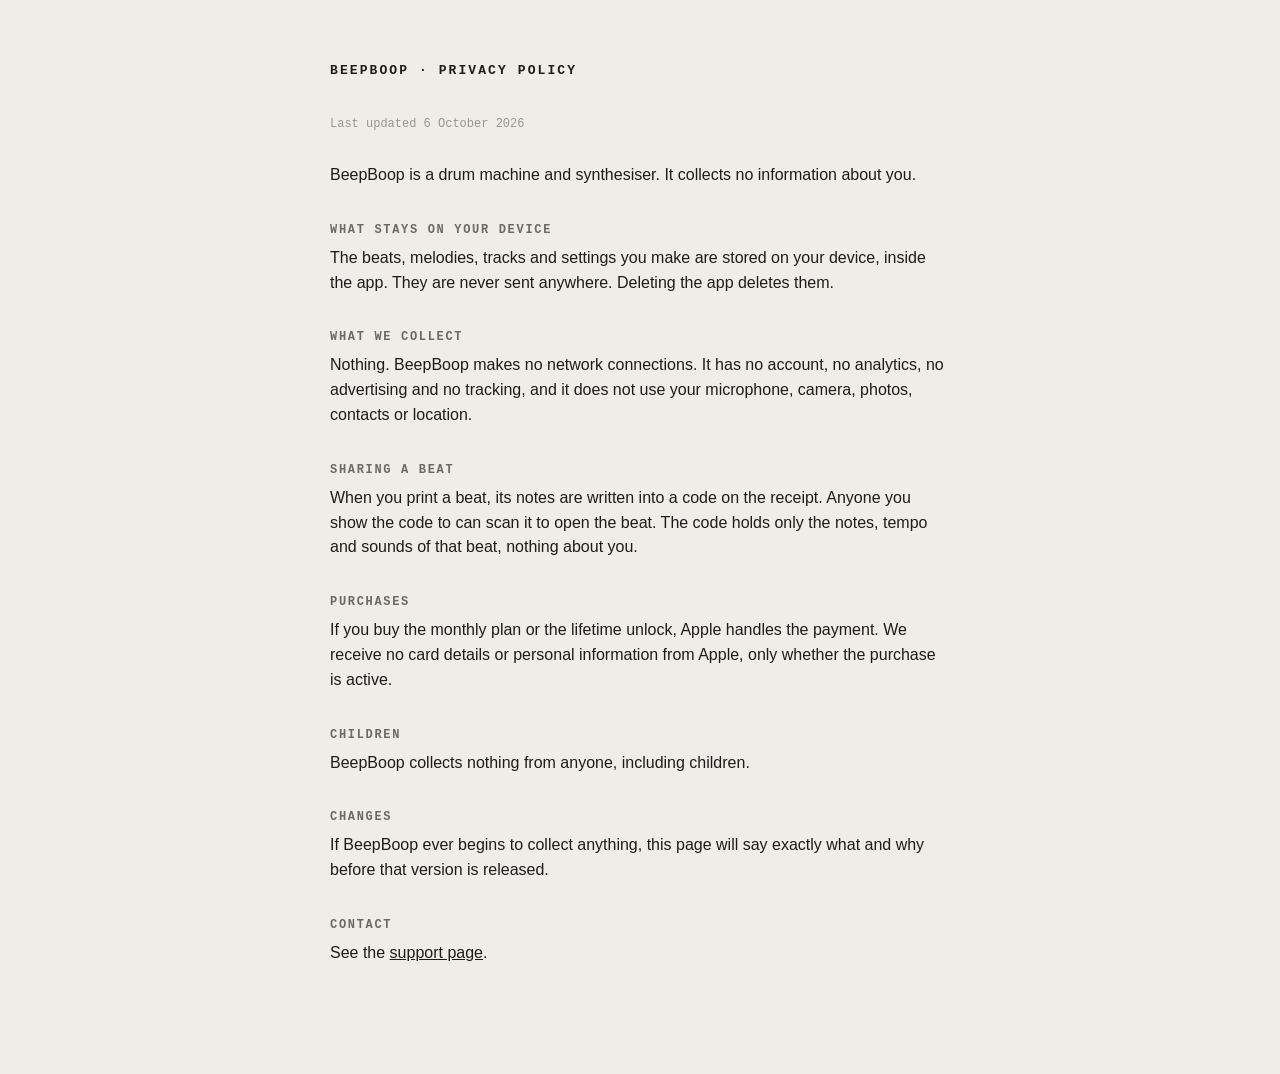
==== privacy.html @ 75c2ba74 "BeepBoop privacy policy" ====
<!doctype html><html lang="en"><head><meta charset="utf-8"><meta name="viewport" content="width=device-width,initial-scale=1"><title>BeepBoop privacy policy</title><link rel="stylesheet" href="style.css"></head><body><main>
<h1>BeepBoop · Privacy policy</h1>
<p class="meta">Last updated 6 October 2026</p>
<p>BeepBoop is a drum machine and synthesiser. It collects no information about you.</p>
<h2>What stays on your device</h2>
<p>The beats, melodies, tracks and settings you make are stored on your device, inside the app. They are never sent anywhere. Deleting the app deletes them.</p>
<h2>What we collect</h2>
<p>Nothing. BeepBoop makes no network connections. It has no account, no analytics, no advertising and no tracking, and it does not use your microphone, camera, photos, contacts or location.</p>
<h2>Sharing a beat</h2>
<p>When you print a beat, its notes are written into a code on the receipt. Anyone you show the code to can scan it to open the beat. The code holds only the notes, tempo and sounds of that beat, nothing about you.</p>
<h2>Purchases</h2>
<p>If you buy the monthly plan or the lifetime unlock, Apple handles the payment. We receive no card details or personal information from Apple, only whether the purchase is active.</p>
<h2>Children</h2>
<p>BeepBoop collects nothing from anyone, including children.</p>
<h2>Changes</h2>
<p>If BeepBoop ever begins to collect anything, this page will say exactly what and why before that version is released.</p>
<h2>Contact</h2>
<p>See the <a href="support.html">support page</a>.</p>
</main></body></html>
---- style.css ----
body{margin:0;background:#efede8;color:#1d1c1a;font:16px/1.55 -apple-system,"SF Pro Text",Helvetica,Arial,sans-serif}
main{max-width:620px;margin:0 auto;padding:64px 24px 96px}
h1{font:600 13px/1 "SF Mono",Menlo,monospace;letter-spacing:.16em;text-transform:uppercase;margin:0 0 40px}
h2{font:600 12px/1 "SF Mono",Menlo,monospace;letter-spacing:.14em;text-transform:uppercase;margin:36px 0 10px;color:#6c6963}
p{margin:0 0 12px}.meta{font:12px "SF Mono",Menlo,monospace;color:#9a958c;margin-bottom:32px}
a{color:#1d1c1a}
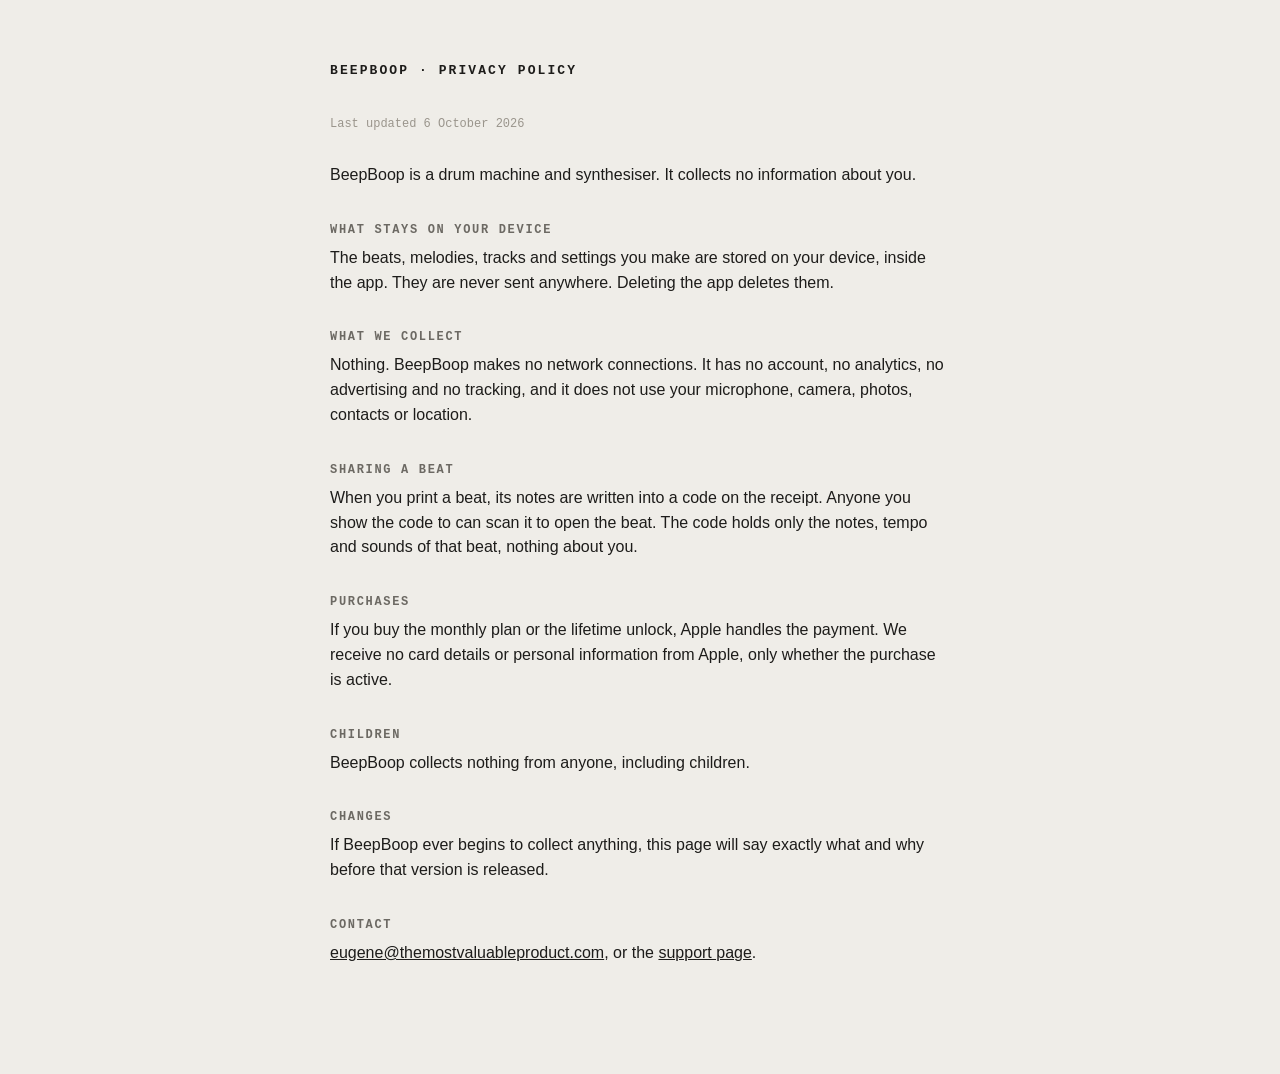
==== commit d0967123: "Support page and contact address" ====
--- a/privacy.html
+++ b/privacy.html
@@ -15,5 +15,5 @@
 <h2>Changes</h2>
 <p>If BeepBoop ever begins to collect anything, this page will say exactly what and why before that version is released.</p>
 <h2>Contact</h2>
-<p>See the <a href="support.html">support page</a>.</p>
+<p><a href="mailto:eugene@themostvaluableproduct.com">eugene@themostvaluableproduct.com</a>, or the <a href="support.html">support page</a>.</p>
 </main></body></html>
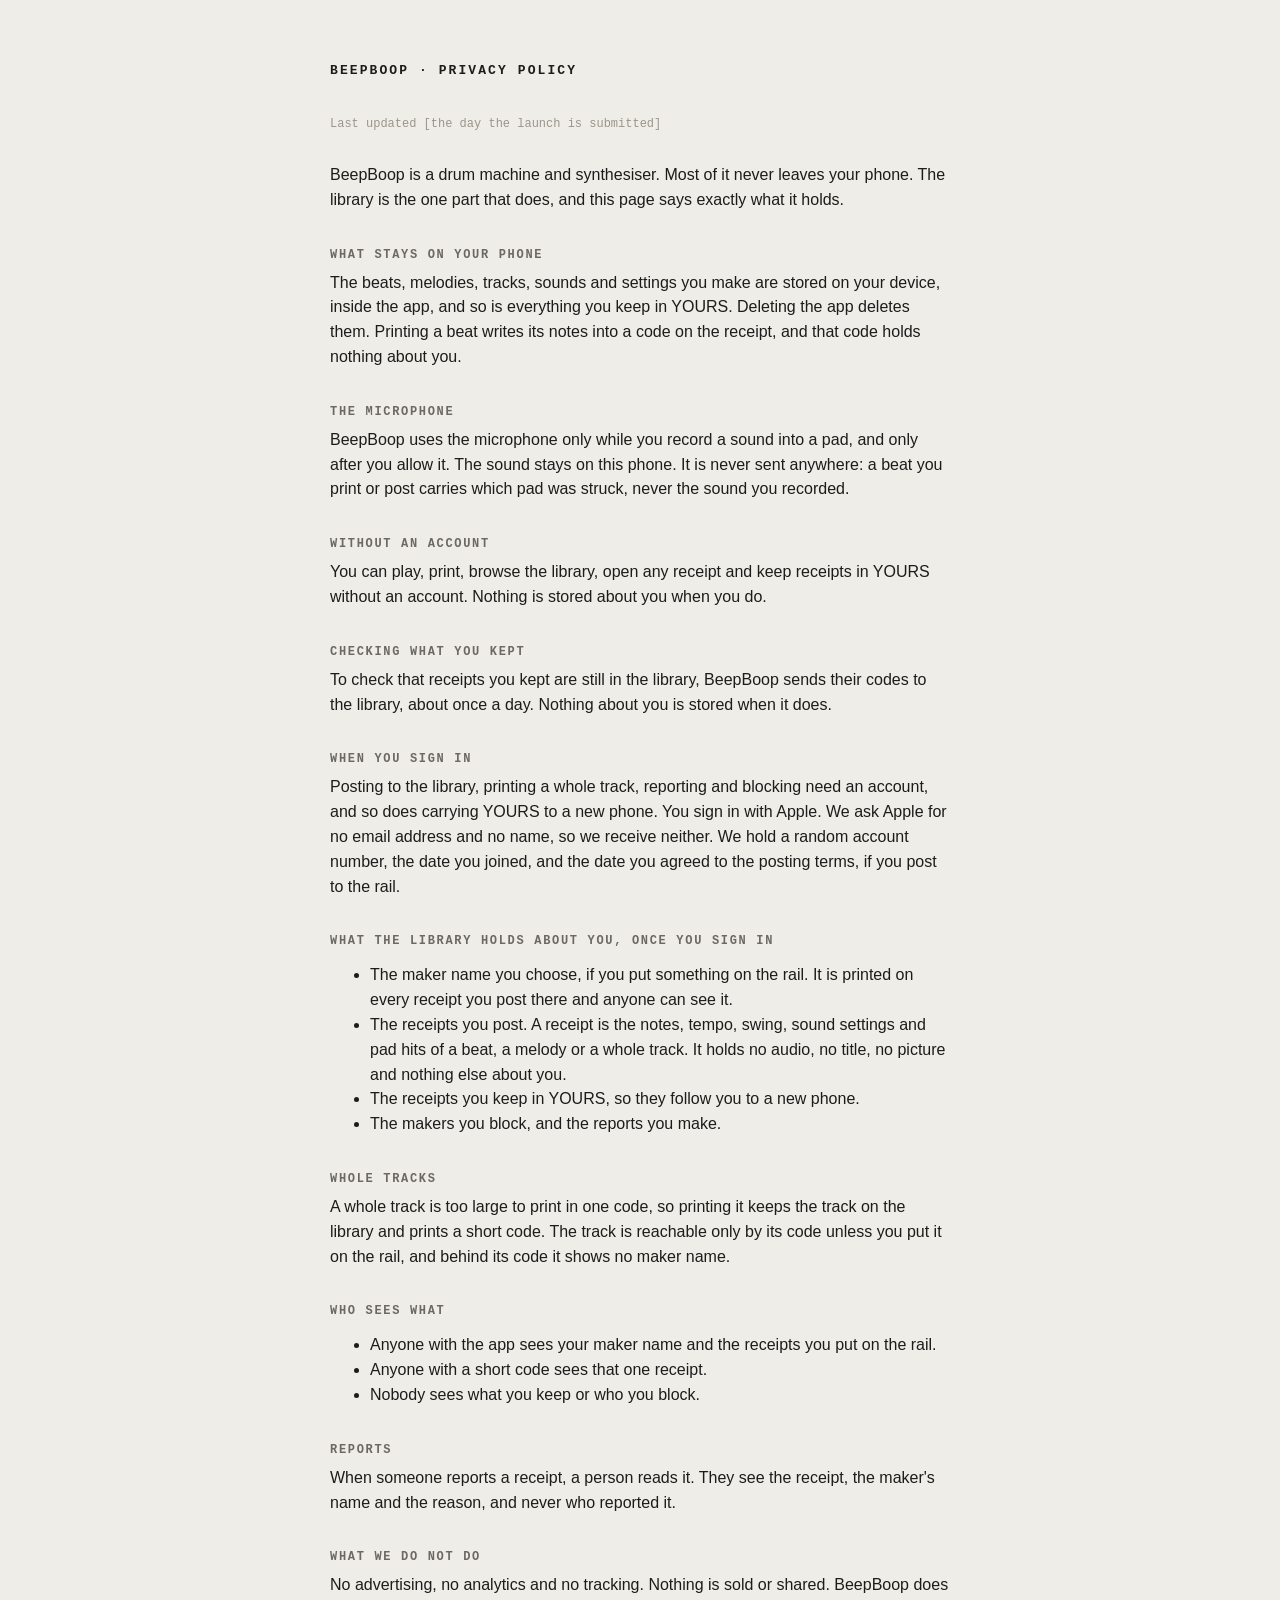
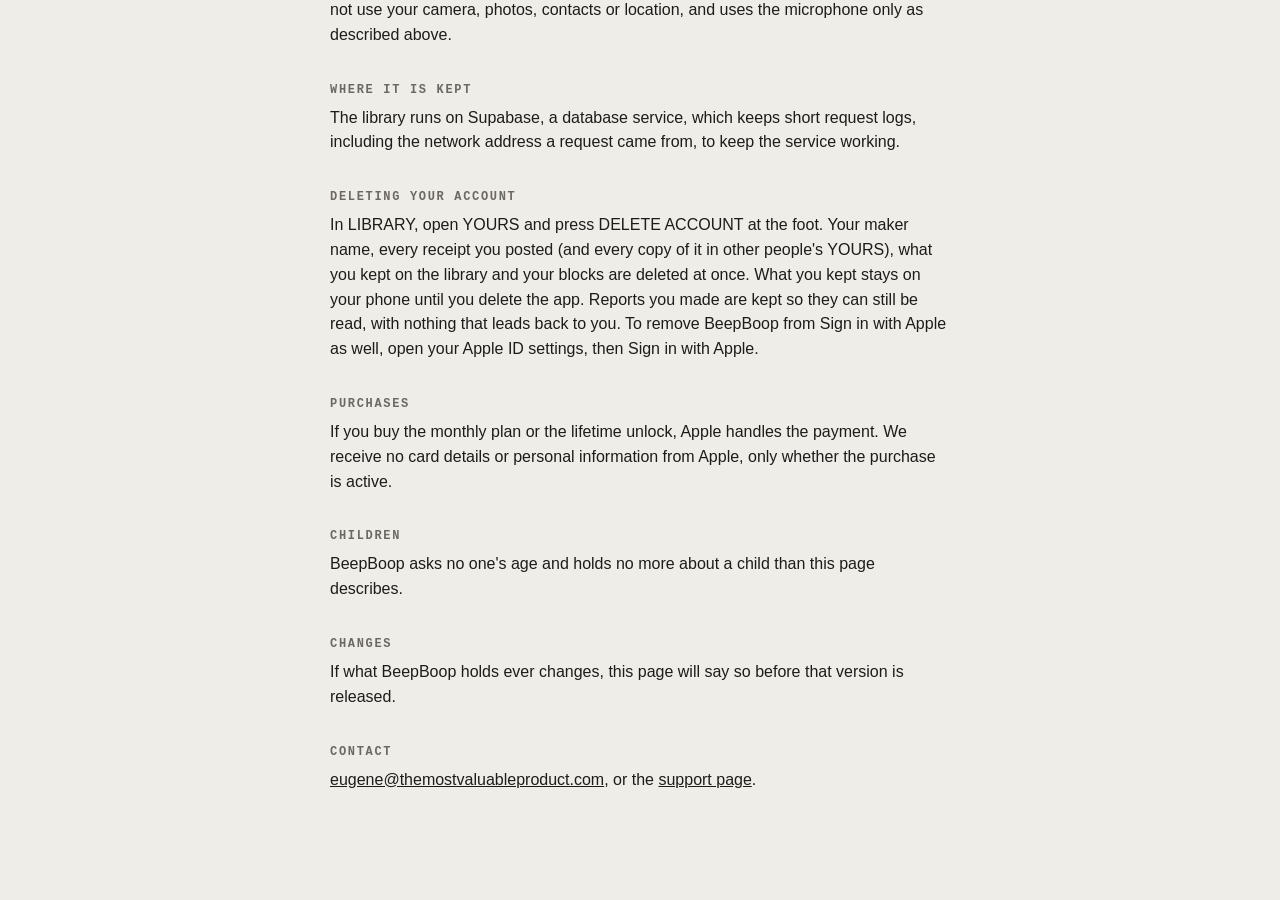
==== commit 6e650944: "Draft for the launch, not for main until the day of submission: the privacy policy from BeepBoop's d" ====
--- a/privacy.html
+++ b/privacy.html
@@ -1,19 +1,46 @@
 <!doctype html><html lang="en"><head><meta charset="utf-8"><meta name="viewport" content="width=device-width,initial-scale=1"><title>BeepBoop privacy policy</title><link rel="stylesheet" href="style.css"></head><body><main>
 <h1>BeepBoop · Privacy policy</h1>
-<p class="meta">Last updated 6 October 2026</p>
-<p>BeepBoop is a drum machine and synthesiser. It collects no information about you.</p>
-<h2>What stays on your device</h2>
-<p>The beats, melodies, tracks and settings you make are stored on your device, inside the app. They are never sent anywhere. Deleting the app deletes them.</p>
-<h2>What we collect</h2>
-<p>Nothing. BeepBoop makes no network connections. It has no account, no analytics, no advertising and no tracking, and it does not use your microphone, camera, photos, contacts or location.</p>
-<h2>Sharing a beat</h2>
-<p>When you print a beat, its notes are written into a code on the receipt. Anyone you show the code to can scan it to open the beat. The code holds only the notes, tempo and sounds of that beat, nothing about you.</p>
+<p class="meta">Last updated [the day the launch is submitted]</p>
+<p>BeepBoop is a drum machine and synthesiser. Most of it never leaves your phone. The library is the one part that does, and this page says exactly what it holds.</p>
+<h2>What stays on your phone</h2>
+<p>The beats, melodies, tracks, sounds and settings you make are stored on your device, inside the app, and so is everything you keep in YOURS. Deleting the app deletes them. Printing a beat writes its notes into a code on the receipt, and that code holds nothing about you.</p>
+<h2>The microphone</h2>
+<p>BeepBoop uses the microphone only while you record a sound into a pad, and only after you allow it. The sound stays on this phone. It is never sent anywhere: a beat you print or post carries which pad was struck, never the sound you recorded.</p>
+<h2>Without an account</h2>
+<p>You can play, print, browse the library, open any receipt and keep receipts in YOURS without an account. Nothing is stored about you when you do.</p>
+<h2>Checking what you kept</h2>
+<p>To check that receipts you kept are still in the library, BeepBoop sends their codes to the library, about once a day. Nothing about you is stored when it does.</p>
+<h2>When you sign in</h2>
+<p>Posting to the library, printing a whole track, reporting and blocking need an account, and so does carrying YOURS to a new phone. You sign in with Apple. We ask Apple for no email address and no name, so we receive neither. We hold a random account number, the date you joined, and the date you agreed to the posting terms, if you post to the rail.</p>
+<h2>What the library holds about you, once you sign in</h2>
+<ul>
+<li>The maker name you choose, if you put something on the rail. It is printed on every receipt you post there and anyone can see it.</li>
+<li>The receipts you post. A receipt is the notes, tempo, swing, sound settings and pad hits of a beat, a melody or a whole track. It holds no audio, no title, no picture and nothing else about you.</li>
+<li>The receipts you keep in YOURS, so they follow you to a new phone.</li>
+<li>The makers you block, and the reports you make.</li>
+</ul>
+<h2>Whole tracks</h2>
+<p>A whole track is too large to print in one code, so printing it keeps the track on the library and prints a short code. The track is reachable only by its code unless you put it on the rail, and behind its code it shows no maker name.</p>
+<h2>Who sees what</h2>
+<ul>
+<li>Anyone with the app sees your maker name and the receipts you put on the rail.</li>
+<li>Anyone with a short code sees that one receipt.</li>
+<li>Nobody sees what you keep or who you block.</li>
+</ul>
+<h2>Reports</h2>
+<p>When someone reports a receipt, a person reads it. They see the receipt, the maker's name and the reason, and never who reported it.</p>
+<h2>What we do not do</h2>
+<p>No advertising, no analytics and no tracking. Nothing is sold or shared. BeepBoop does not use your camera, photos, contacts or location, and uses the microphone only as described above.</p>
+<h2>Where it is kept</h2>
+<p>The library runs on Supabase, a database service, which keeps short request logs, including the network address a request came from, to keep the service working.</p>
+<h2>Deleting your account</h2>
+<p>In LIBRARY, open YOURS and press DELETE ACCOUNT at the foot. Your maker name, every receipt you posted (and every copy of it in other people's YOURS), what you kept on the library and your blocks are deleted at once. What you kept stays on your phone until you delete the app. Reports you made are kept so they can still be read, with nothing that leads back to you. To remove BeepBoop from Sign in with Apple as well, open your Apple ID settings, then Sign in with Apple.</p>
 <h2>Purchases</h2>
 <p>If you buy the monthly plan or the lifetime unlock, Apple handles the payment. We receive no card details or personal information from Apple, only whether the purchase is active.</p>
 <h2>Children</h2>
-<p>BeepBoop collects nothing from anyone, including children.</p>
+<p>BeepBoop asks no one's age and holds no more about a child than this page describes.</p>
 <h2>Changes</h2>
-<p>If BeepBoop ever begins to collect anything, this page will say exactly what and why before that version is released.</p>
+<p>If what BeepBoop holds ever changes, this page will say so before that version is released.</p>
 <h2>Contact</h2>
 <p><a href="mailto:eugene@themostvaluableproduct.com">eugene@themostvaluableproduct.com</a>, or the <a href="support.html">support page</a>.</p>
 </main></body></html>
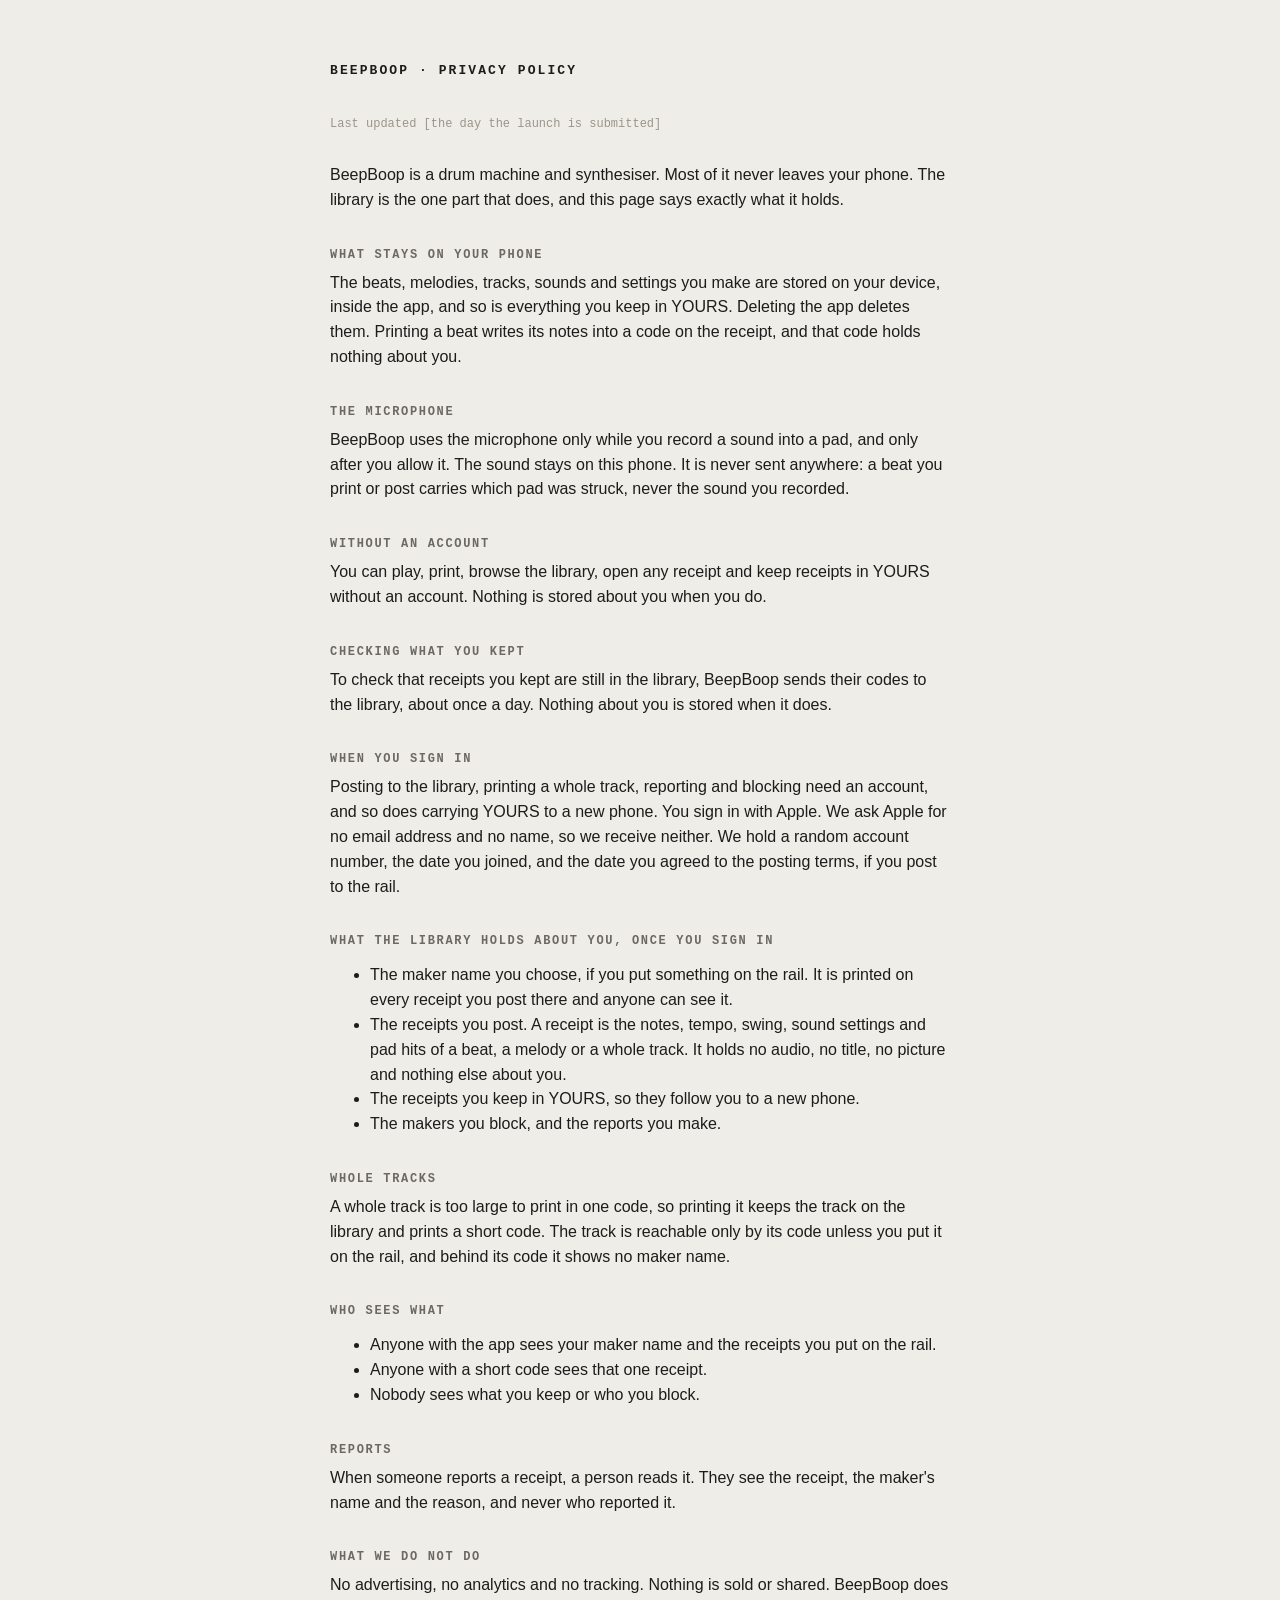
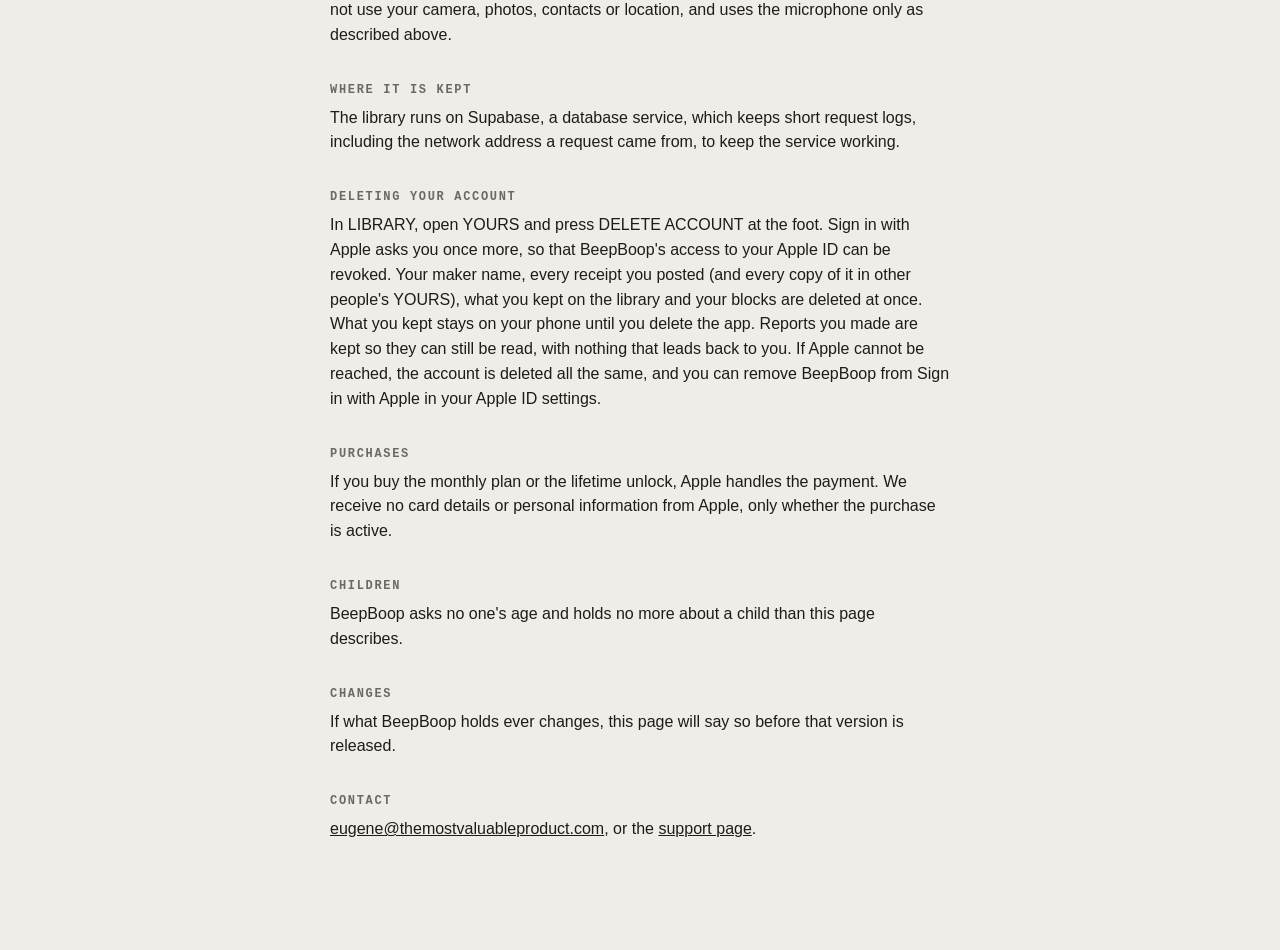
==== commit 6850a7e5: "Draft: deletion revokes Sign in with Apple, as the app now does through the delete-account function" ====
--- a/privacy.html
+++ b/privacy.html
@@ -34,7 +34,7 @@
 <h2>Where it is kept</h2>
 <p>The library runs on Supabase, a database service, which keeps short request logs, including the network address a request came from, to keep the service working.</p>
 <h2>Deleting your account</h2>
-<p>In LIBRARY, open YOURS and press DELETE ACCOUNT at the foot. Your maker name, every receipt you posted (and every copy of it in other people's YOURS), what you kept on the library and your blocks are deleted at once. What you kept stays on your phone until you delete the app. Reports you made are kept so they can still be read, with nothing that leads back to you. To remove BeepBoop from Sign in with Apple as well, open your Apple ID settings, then Sign in with Apple.</p>
+<p>In LIBRARY, open YOURS and press DELETE ACCOUNT at the foot. Sign in with Apple asks you once more, so that BeepBoop's access to your Apple ID can be revoked. Your maker name, every receipt you posted (and every copy of it in other people's YOURS), what you kept on the library and your blocks are deleted at once. What you kept stays on your phone until you delete the app. Reports you made are kept so they can still be read, with nothing that leads back to you. If Apple cannot be reached, the account is deleted all the same, and you can remove BeepBoop from Sign in with Apple in your Apple ID settings.</p>
 <h2>Purchases</h2>
 <p>If you buy the monthly plan or the lifetime unlock, Apple handles the payment. We receive no card details or personal information from Apple, only whether the purchase is active.</p>
 <h2>Children</h2>
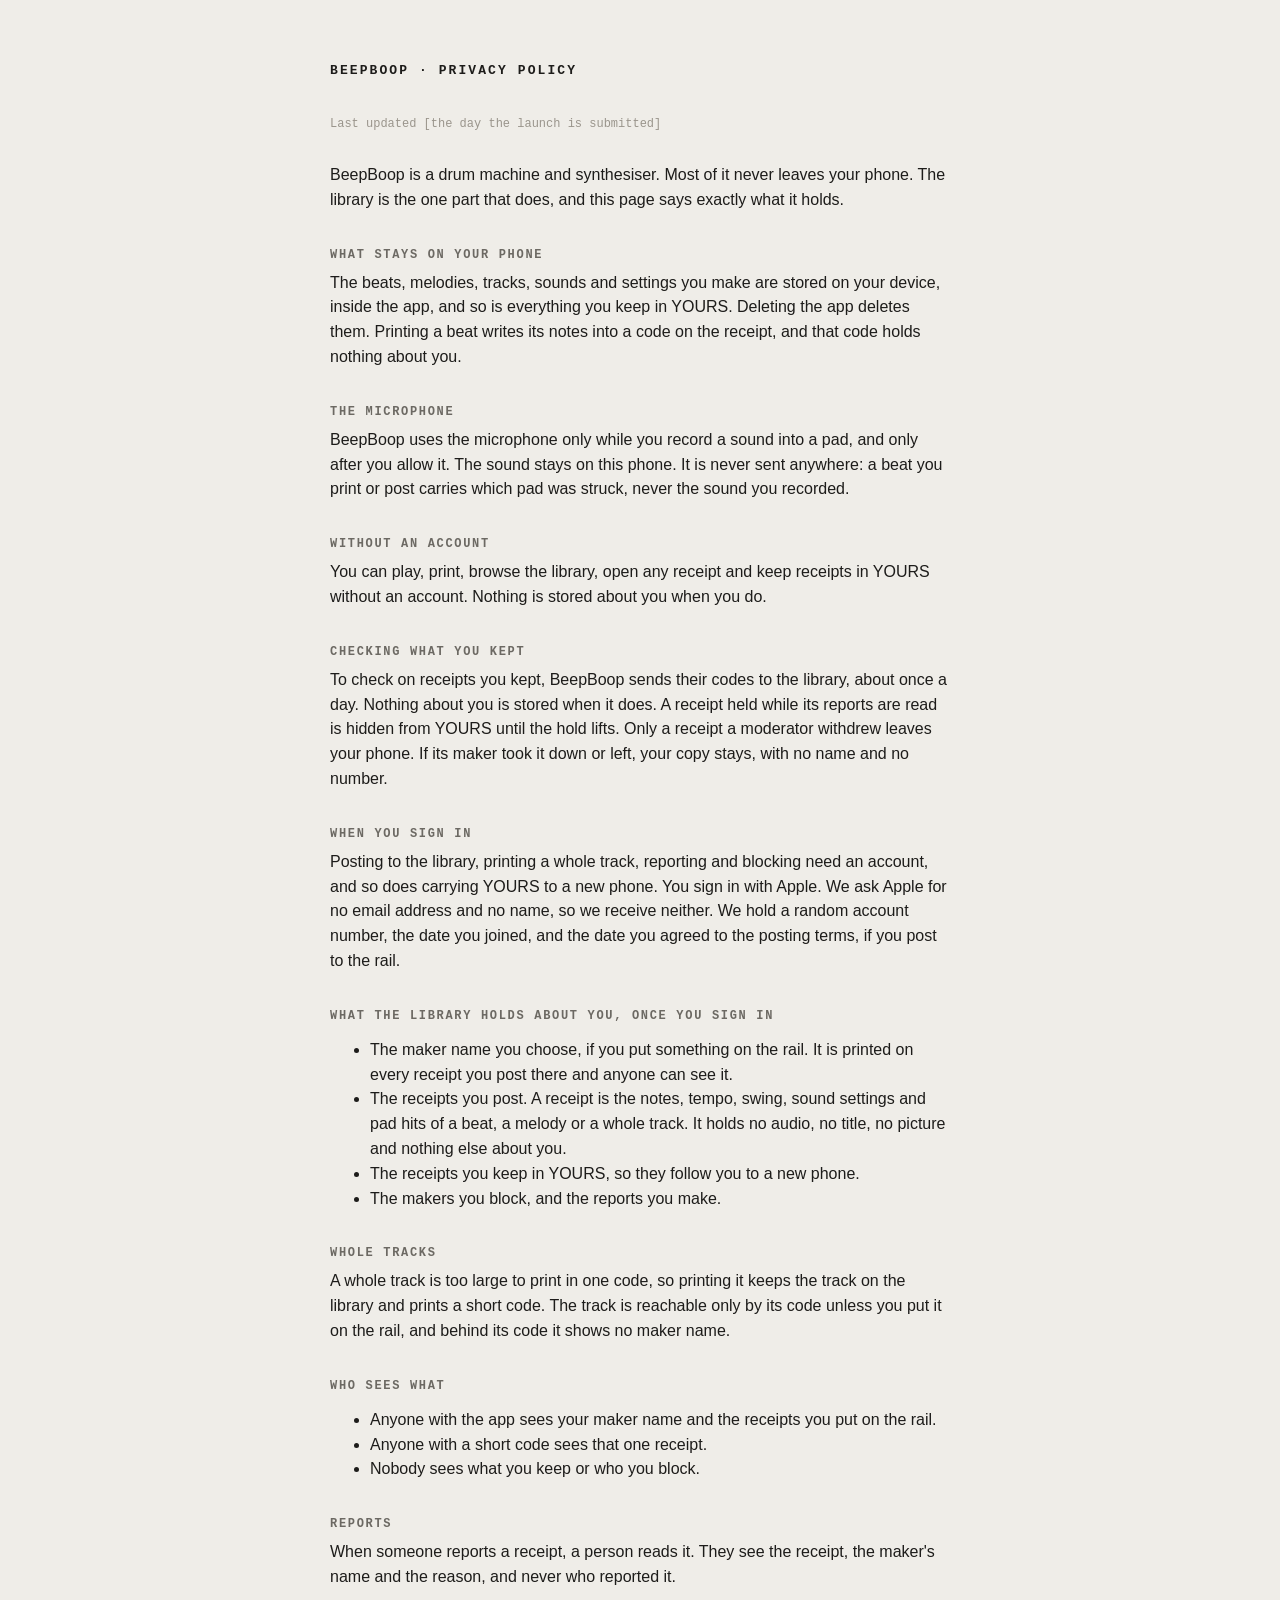
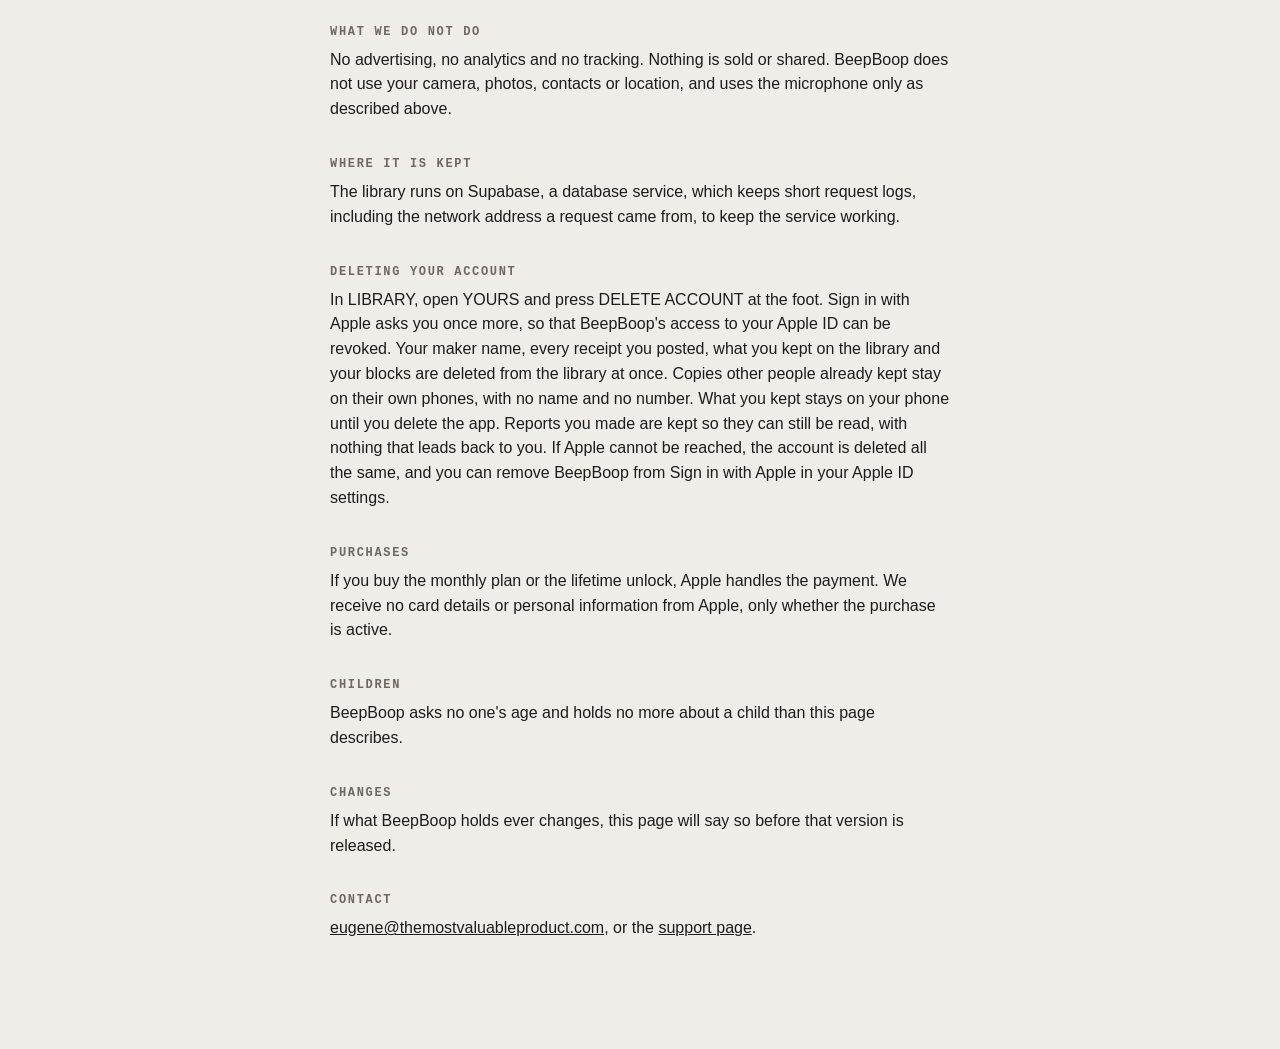
==== commit abb36eee: "Draft: what happens to kept copies when a receipt is held, withdrawn or its maker leaves (Escapement" ====
--- a/privacy.html
+++ b/privacy.html
@@ -9,7 +9,7 @@
 <h2>Without an account</h2>
 <p>You can play, print, browse the library, open any receipt and keep receipts in YOURS without an account. Nothing is stored about you when you do.</p>
 <h2>Checking what you kept</h2>
-<p>To check that receipts you kept are still in the library, BeepBoop sends their codes to the library, about once a day. Nothing about you is stored when it does.</p>
+<p>To check on receipts you kept, BeepBoop sends their codes to the library, about once a day. Nothing about you is stored when it does. A receipt held while its reports are read is hidden from YOURS until the hold lifts. Only a receipt a moderator withdrew leaves your phone. If its maker took it down or left, your copy stays, with no name and no number.</p>
 <h2>When you sign in</h2>
 <p>Posting to the library, printing a whole track, reporting and blocking need an account, and so does carrying YOURS to a new phone. You sign in with Apple. We ask Apple for no email address and no name, so we receive neither. We hold a random account number, the date you joined, and the date you agreed to the posting terms, if you post to the rail.</p>
 <h2>What the library holds about you, once you sign in</h2>
@@ -34,7 +34,7 @@
 <h2>Where it is kept</h2>
 <p>The library runs on Supabase, a database service, which keeps short request logs, including the network address a request came from, to keep the service working.</p>
 <h2>Deleting your account</h2>
-<p>In LIBRARY, open YOURS and press DELETE ACCOUNT at the foot. Sign in with Apple asks you once more, so that BeepBoop's access to your Apple ID can be revoked. Your maker name, every receipt you posted (and every copy of it in other people's YOURS), what you kept on the library and your blocks are deleted at once. What you kept stays on your phone until you delete the app. Reports you made are kept so they can still be read, with nothing that leads back to you. If Apple cannot be reached, the account is deleted all the same, and you can remove BeepBoop from Sign in with Apple in your Apple ID settings.</p>
+<p>In LIBRARY, open YOURS and press DELETE ACCOUNT at the foot. Sign in with Apple asks you once more, so that BeepBoop's access to your Apple ID can be revoked. Your maker name, every receipt you posted, what you kept on the library and your blocks are deleted from the library at once. Copies other people already kept stay on their own phones, with no name and no number. What you kept stays on your phone until you delete the app. Reports you made are kept so they can still be read, with nothing that leads back to you. If Apple cannot be reached, the account is deleted all the same, and you can remove BeepBoop from Sign in with Apple in your Apple ID settings.</p>
 <h2>Purchases</h2>
 <p>If you buy the monthly plan or the lifetime unlock, Apple handles the payment. We receive no card details or personal information from Apple, only whether the purchase is active.</p>
 <h2>Children</h2>
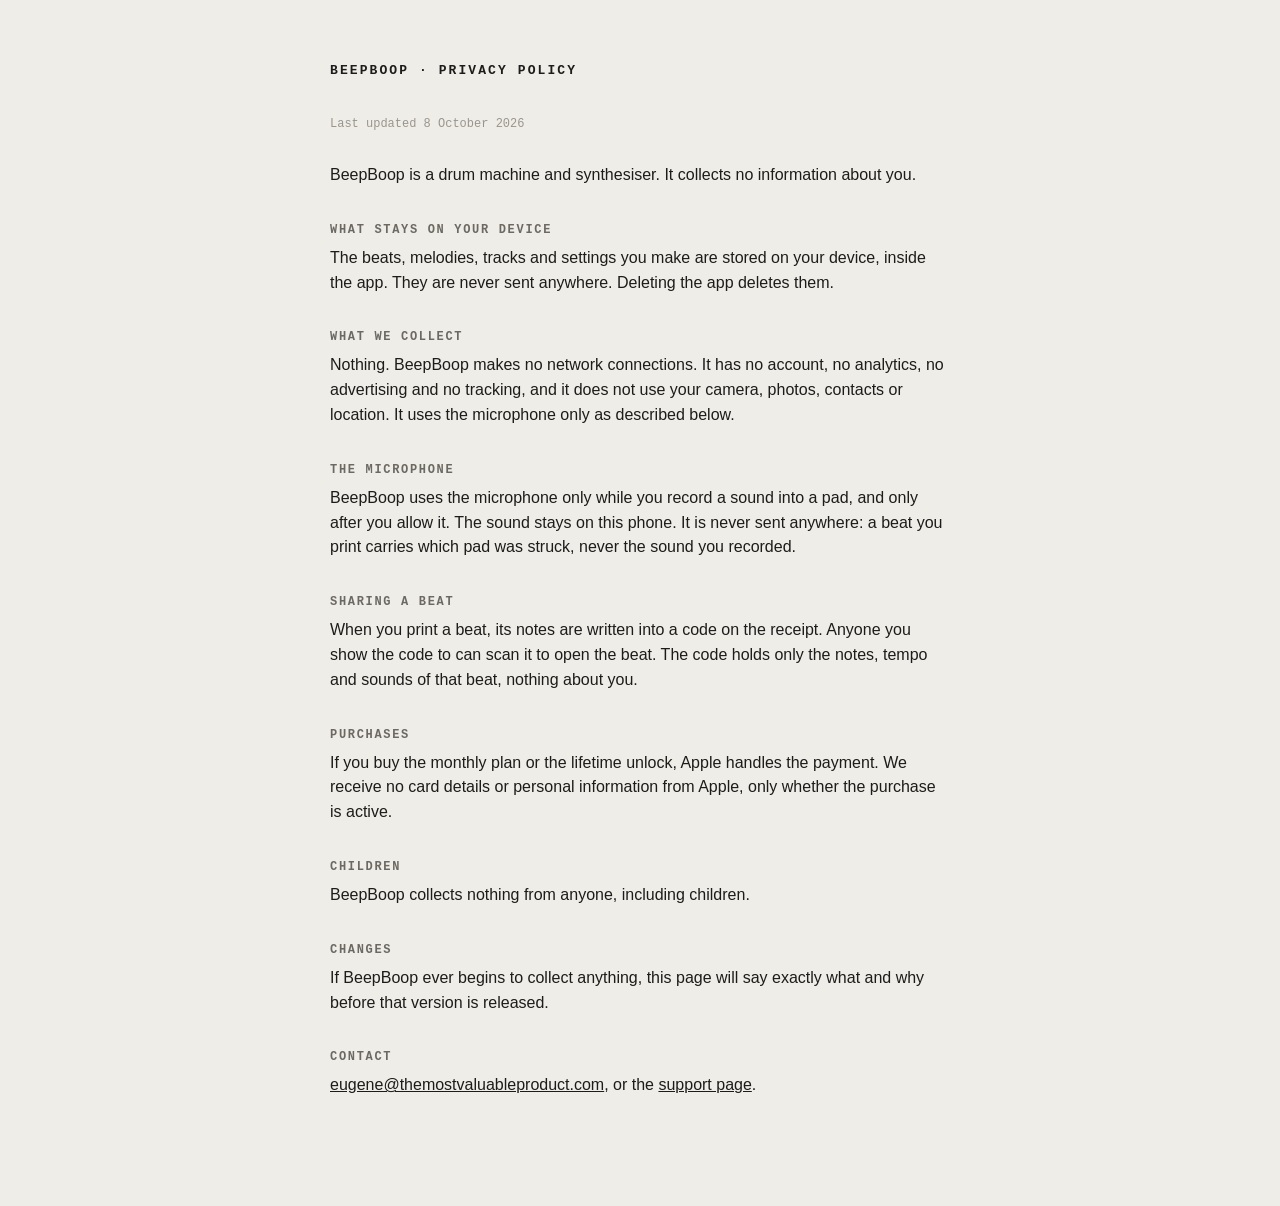
==== commit feed8dd3: "Privacy: the microphone, for the instrument launch (PADS records a sound into a pad; it stays on the" ====
--- a/privacy.html
+++ b/privacy.html
@@ -1,46 +1,21 @@
 <!doctype html><html lang="en"><head><meta charset="utf-8"><meta name="viewport" content="width=device-width,initial-scale=1"><title>BeepBoop privacy policy</title><link rel="stylesheet" href="style.css"></head><body><main>
 <h1>BeepBoop · Privacy policy</h1>
-<p class="meta">Last updated [the day the launch is submitted]</p>
-<p>BeepBoop is a drum machine and synthesiser. Most of it never leaves your phone. The library is the one part that does, and this page says exactly what it holds.</p>
-<h2>What stays on your phone</h2>
-<p>The beats, melodies, tracks, sounds and settings you make are stored on your device, inside the app, and so is everything you keep in YOURS. Deleting the app deletes them. Printing a beat writes its notes into a code on the receipt, and that code holds nothing about you.</p>
+<p class="meta">Last updated 8 October 2026</p>
+<p>BeepBoop is a drum machine and synthesiser. It collects no information about you.</p>
+<h2>What stays on your device</h2>
+<p>The beats, melodies, tracks and settings you make are stored on your device, inside the app. They are never sent anywhere. Deleting the app deletes them.</p>
+<h2>What we collect</h2>
+<p>Nothing. BeepBoop makes no network connections. It has no account, no analytics, no advertising and no tracking, and it does not use your camera, photos, contacts or location. It uses the microphone only as described below.</p>
 <h2>The microphone</h2>
-<p>BeepBoop uses the microphone only while you record a sound into a pad, and only after you allow it. The sound stays on this phone. It is never sent anywhere: a beat you print or post carries which pad was struck, never the sound you recorded.</p>
-<h2>Without an account</h2>
-<p>You can play, print, browse the library, open any receipt and keep receipts in YOURS without an account. Nothing is stored about you when you do.</p>
-<h2>Checking what you kept</h2>
-<p>To check on receipts you kept, BeepBoop sends their codes to the library, about once a day. Nothing about you is stored when it does. A receipt held while its reports are read is hidden from YOURS until the hold lifts. Only a receipt a moderator withdrew leaves your phone. If its maker took it down or left, your copy stays, with no name and no number.</p>
-<h2>When you sign in</h2>
-<p>Posting to the library, printing a whole track, reporting and blocking need an account, and so does carrying YOURS to a new phone. You sign in with Apple. We ask Apple for no email address and no name, so we receive neither. We hold a random account number, the date you joined, and the date you agreed to the posting terms, if you post to the rail.</p>
-<h2>What the library holds about you, once you sign in</h2>
-<ul>
-<li>The maker name you choose, if you put something on the rail. It is printed on every receipt you post there and anyone can see it.</li>
-<li>The receipts you post. A receipt is the notes, tempo, swing, sound settings and pad hits of a beat, a melody or a whole track. It holds no audio, no title, no picture and nothing else about you.</li>
-<li>The receipts you keep in YOURS, so they follow you to a new phone.</li>
-<li>The makers you block, and the reports you make.</li>
-</ul>
-<h2>Whole tracks</h2>
-<p>A whole track is too large to print in one code, so printing it keeps the track on the library and prints a short code. The track is reachable only by its code unless you put it on the rail, and behind its code it shows no maker name.</p>
-<h2>Who sees what</h2>
-<ul>
-<li>Anyone with the app sees your maker name and the receipts you put on the rail.</li>
-<li>Anyone with a short code sees that one receipt.</li>
-<li>Nobody sees what you keep or who you block.</li>
-</ul>
-<h2>Reports</h2>
-<p>When someone reports a receipt, a person reads it. They see the receipt, the maker's name and the reason, and never who reported it.</p>
-<h2>What we do not do</h2>
-<p>No advertising, no analytics and no tracking. Nothing is sold or shared. BeepBoop does not use your camera, photos, contacts or location, and uses the microphone only as described above.</p>
-<h2>Where it is kept</h2>
-<p>The library runs on Supabase, a database service, which keeps short request logs, including the network address a request came from, to keep the service working.</p>
-<h2>Deleting your account</h2>
-<p>In LIBRARY, open YOURS and press DELETE ACCOUNT at the foot. Sign in with Apple asks you once more, so that BeepBoop's access to your Apple ID can be revoked. Your maker name, every receipt you posted, what you kept on the library and your blocks are deleted from the library at once. Copies other people already kept stay on their own phones, with no name and no number. What you kept stays on your phone until you delete the app. Reports you made are kept so they can still be read, with nothing that leads back to you. If Apple cannot be reached, the account is deleted all the same, and you can remove BeepBoop from Sign in with Apple in your Apple ID settings.</p>
+<p>BeepBoop uses the microphone only while you record a sound into a pad, and only after you allow it. The sound stays on this phone. It is never sent anywhere: a beat you print carries which pad was struck, never the sound you recorded.</p>
+<h2>Sharing a beat</h2>
+<p>When you print a beat, its notes are written into a code on the receipt. Anyone you show the code to can scan it to open the beat. The code holds only the notes, tempo and sounds of that beat, nothing about you.</p>
 <h2>Purchases</h2>
 <p>If you buy the monthly plan or the lifetime unlock, Apple handles the payment. We receive no card details or personal information from Apple, only whether the purchase is active.</p>
 <h2>Children</h2>
-<p>BeepBoop asks no one's age and holds no more about a child than this page describes.</p>
+<p>BeepBoop collects nothing from anyone, including children.</p>
 <h2>Changes</h2>
-<p>If what BeepBoop holds ever changes, this page will say so before that version is released.</p>
+<p>If BeepBoop ever begins to collect anything, this page will say exactly what and why before that version is released.</p>
 <h2>Contact</h2>
 <p><a href="mailto:eugene@themostvaluableproduct.com">eugene@themostvaluableproduct.com</a>, or the <a href="support.html">support page</a>.</p>
 </main></body></html>
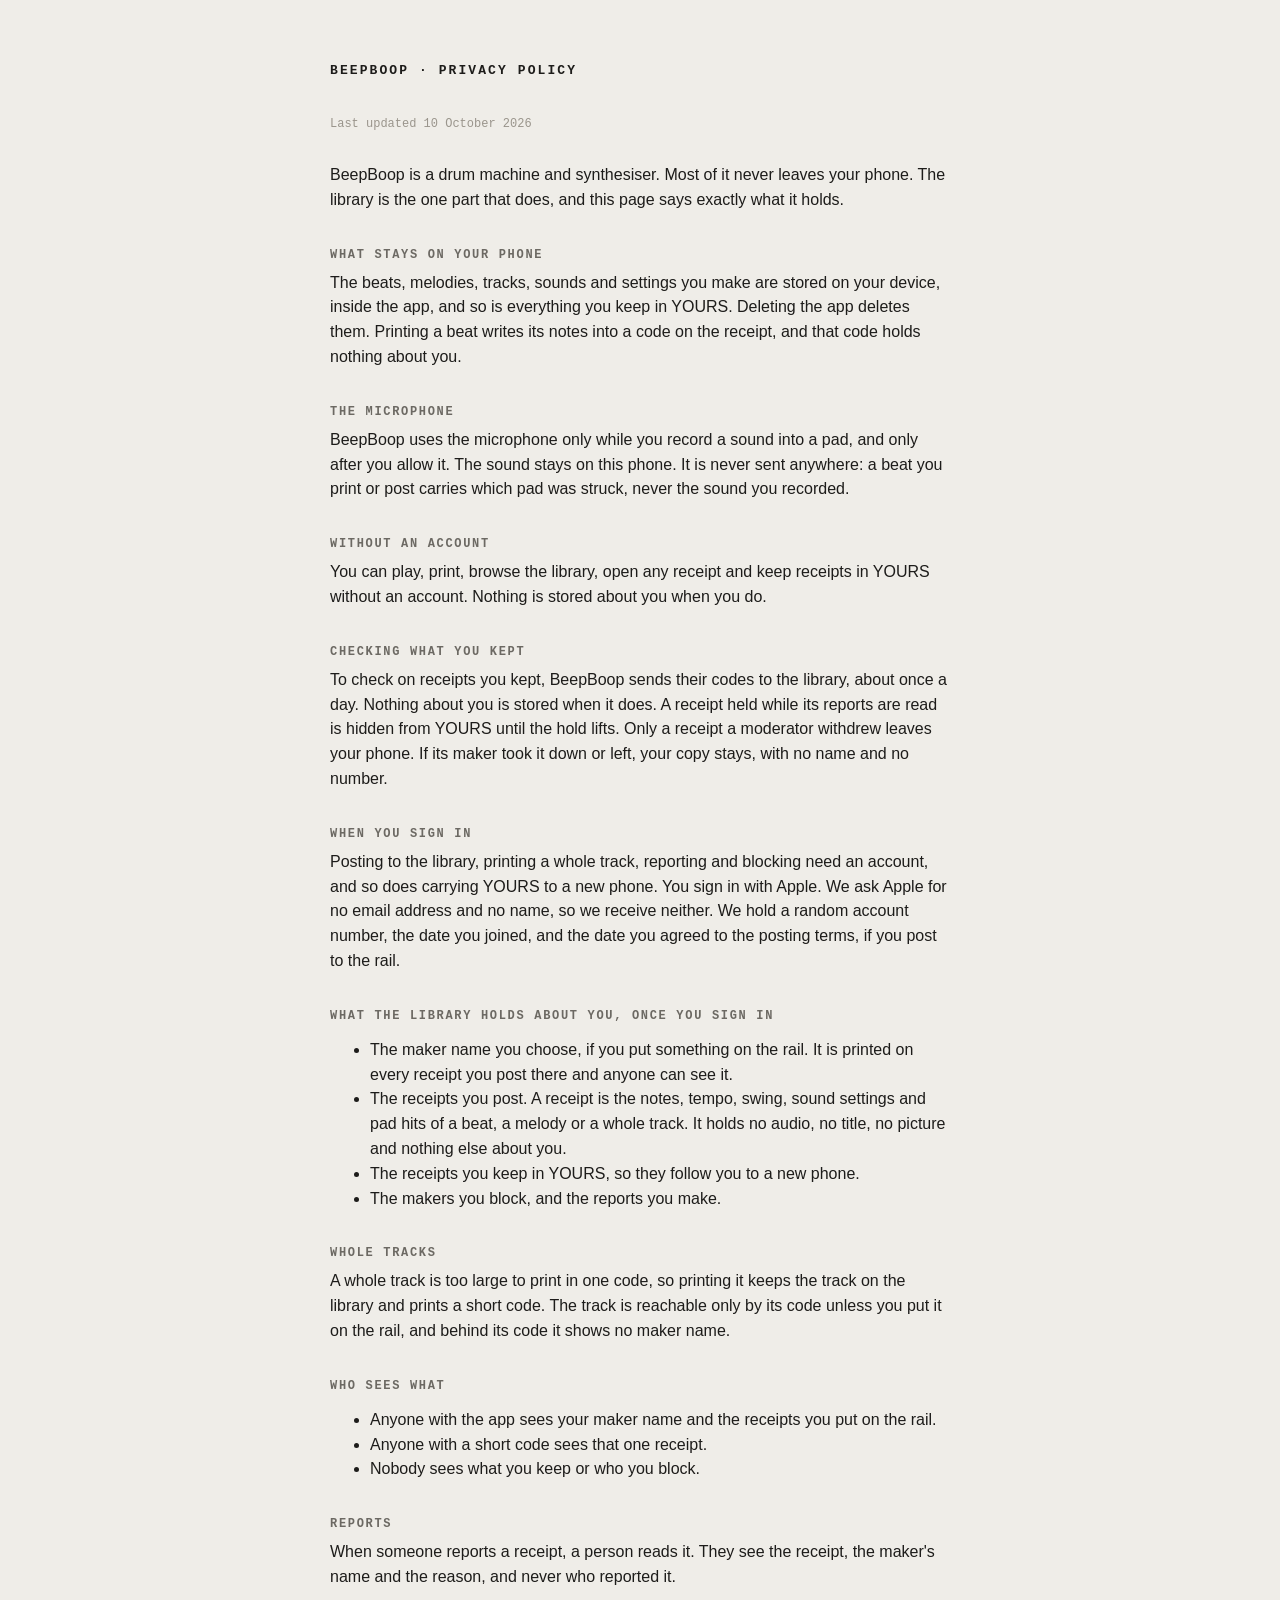
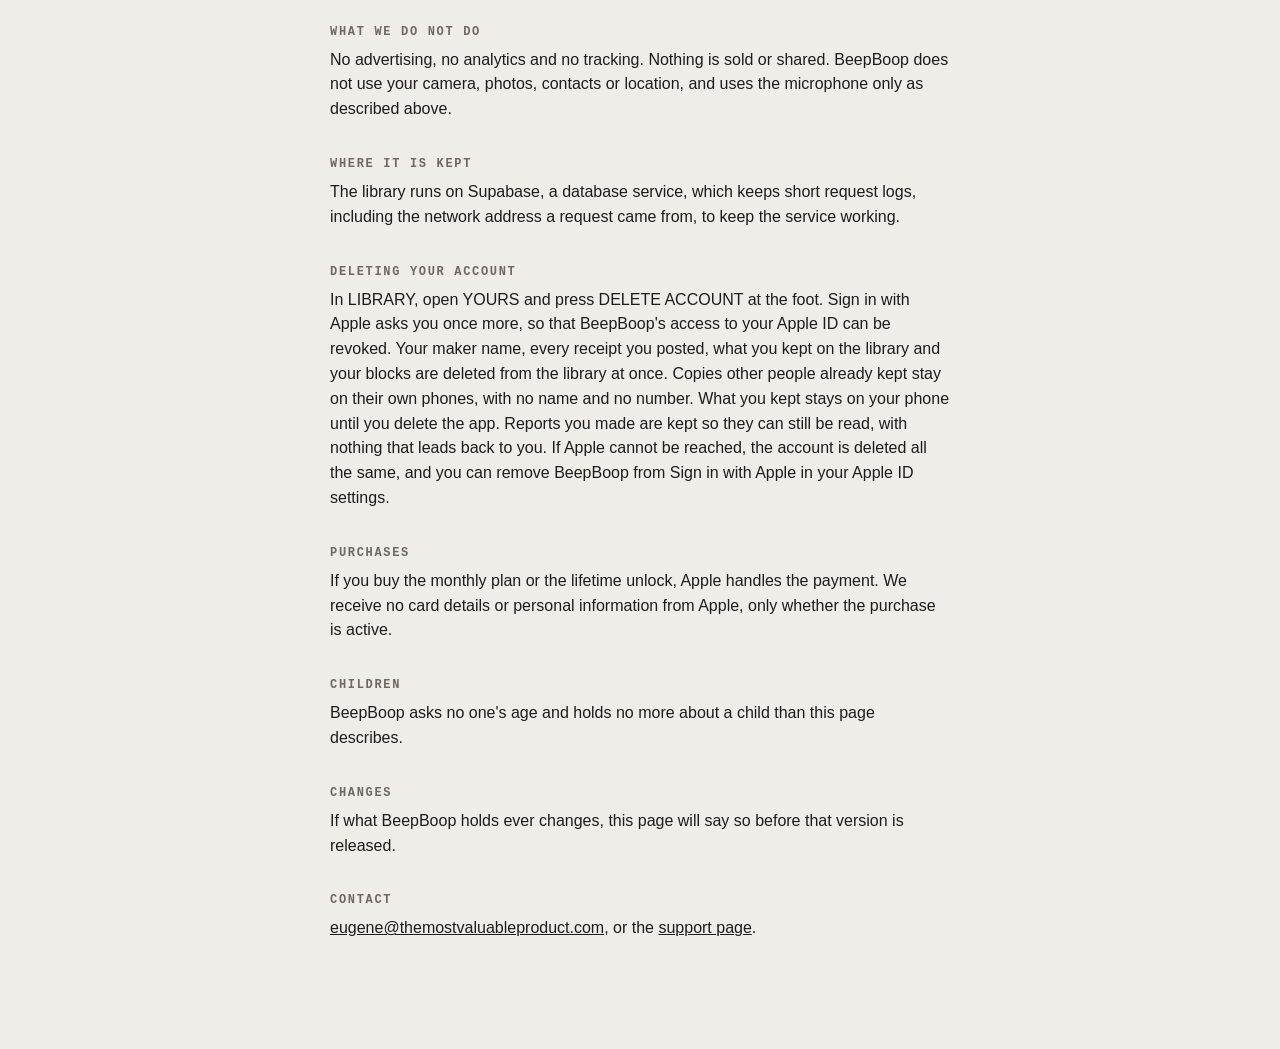
==== commit 56c36b63: "Privacy and support for 1.0 with the library: launch-pages merged over main's microphone line (kept," ====
--- a/privacy.html
+++ b/privacy.html
@@ -1,21 +1,46 @@
 <!doctype html><html lang="en"><head><meta charset="utf-8"><meta name="viewport" content="width=device-width,initial-scale=1"><title>BeepBoop privacy policy</title><link rel="stylesheet" href="style.css"></head><body><main>
 <h1>BeepBoop · Privacy policy</h1>
-<p class="meta">Last updated 8 October 2026</p>
-<p>BeepBoop is a drum machine and synthesiser. It collects no information about you.</p>
-<h2>What stays on your device</h2>
-<p>The beats, melodies, tracks and settings you make are stored on your device, inside the app. They are never sent anywhere. Deleting the app deletes them.</p>
-<h2>What we collect</h2>
-<p>Nothing. BeepBoop makes no network connections. It has no account, no analytics, no advertising and no tracking, and it does not use your camera, photos, contacts or location. It uses the microphone only as described below.</p>
+<p class="meta">Last updated 10 October 2026</p>
+<p>BeepBoop is a drum machine and synthesiser. Most of it never leaves your phone. The library is the one part that does, and this page says exactly what it holds.</p>
+<h2>What stays on your phone</h2>
+<p>The beats, melodies, tracks, sounds and settings you make are stored on your device, inside the app, and so is everything you keep in YOURS. Deleting the app deletes them. Printing a beat writes its notes into a code on the receipt, and that code holds nothing about you.</p>
 <h2>The microphone</h2>
-<p>BeepBoop uses the microphone only while you record a sound into a pad, and only after you allow it. The sound stays on this phone. It is never sent anywhere: a beat you print carries which pad was struck, never the sound you recorded.</p>
-<h2>Sharing a beat</h2>
-<p>When you print a beat, its notes are written into a code on the receipt. Anyone you show the code to can scan it to open the beat. The code holds only the notes, tempo and sounds of that beat, nothing about you.</p>
+<p>BeepBoop uses the microphone only while you record a sound into a pad, and only after you allow it. The sound stays on this phone. It is never sent anywhere: a beat you print or post carries which pad was struck, never the sound you recorded.</p>
+<h2>Without an account</h2>
+<p>You can play, print, browse the library, open any receipt and keep receipts in YOURS without an account. Nothing is stored about you when you do.</p>
+<h2>Checking what you kept</h2>
+<p>To check on receipts you kept, BeepBoop sends their codes to the library, about once a day. Nothing about you is stored when it does. A receipt held while its reports are read is hidden from YOURS until the hold lifts. Only a receipt a moderator withdrew leaves your phone. If its maker took it down or left, your copy stays, with no name and no number.</p>
+<h2>When you sign in</h2>
+<p>Posting to the library, printing a whole track, reporting and blocking need an account, and so does carrying YOURS to a new phone. You sign in with Apple. We ask Apple for no email address and no name, so we receive neither. We hold a random account number, the date you joined, and the date you agreed to the posting terms, if you post to the rail.</p>
+<h2>What the library holds about you, once you sign in</h2>
+<ul>
+<li>The maker name you choose, if you put something on the rail. It is printed on every receipt you post there and anyone can see it.</li>
+<li>The receipts you post. A receipt is the notes, tempo, swing, sound settings and pad hits of a beat, a melody or a whole track. It holds no audio, no title, no picture and nothing else about you.</li>
+<li>The receipts you keep in YOURS, so they follow you to a new phone.</li>
+<li>The makers you block, and the reports you make.</li>
+</ul>
+<h2>Whole tracks</h2>
+<p>A whole track is too large to print in one code, so printing it keeps the track on the library and prints a short code. The track is reachable only by its code unless you put it on the rail, and behind its code it shows no maker name.</p>
+<h2>Who sees what</h2>
+<ul>
+<li>Anyone with the app sees your maker name and the receipts you put on the rail.</li>
+<li>Anyone with a short code sees that one receipt.</li>
+<li>Nobody sees what you keep or who you block.</li>
+</ul>
+<h2>Reports</h2>
+<p>When someone reports a receipt, a person reads it. They see the receipt, the maker's name and the reason, and never who reported it.</p>
+<h2>What we do not do</h2>
+<p>No advertising, no analytics and no tracking. Nothing is sold or shared. BeepBoop does not use your camera, photos, contacts or location, and uses the microphone only as described above.</p>
+<h2>Where it is kept</h2>
+<p>The library runs on Supabase, a database service, which keeps short request logs, including the network address a request came from, to keep the service working.</p>
+<h2>Deleting your account</h2>
+<p>In LIBRARY, open YOURS and press DELETE ACCOUNT at the foot. Sign in with Apple asks you once more, so that BeepBoop's access to your Apple ID can be revoked. Your maker name, every receipt you posted, what you kept on the library and your blocks are deleted from the library at once. Copies other people already kept stay on their own phones, with no name and no number. What you kept stays on your phone until you delete the app. Reports you made are kept so they can still be read, with nothing that leads back to you. If Apple cannot be reached, the account is deleted all the same, and you can remove BeepBoop from Sign in with Apple in your Apple ID settings.</p>
 <h2>Purchases</h2>
 <p>If you buy the monthly plan or the lifetime unlock, Apple handles the payment. We receive no card details or personal information from Apple, only whether the purchase is active.</p>
 <h2>Children</h2>
-<p>BeepBoop collects nothing from anyone, including children.</p>
+<p>BeepBoop asks no one's age and holds no more about a child than this page describes.</p>
 <h2>Changes</h2>
-<p>If BeepBoop ever begins to collect anything, this page will say exactly what and why before that version is released.</p>
+<p>If what BeepBoop holds ever changes, this page will say so before that version is released.</p>
 <h2>Contact</h2>
 <p><a href="mailto:eugene@themostvaluableproduct.com">eugene@themostvaluableproduct.com</a>, or the <a href="support.html">support page</a>.</p>
 </main></body></html>
